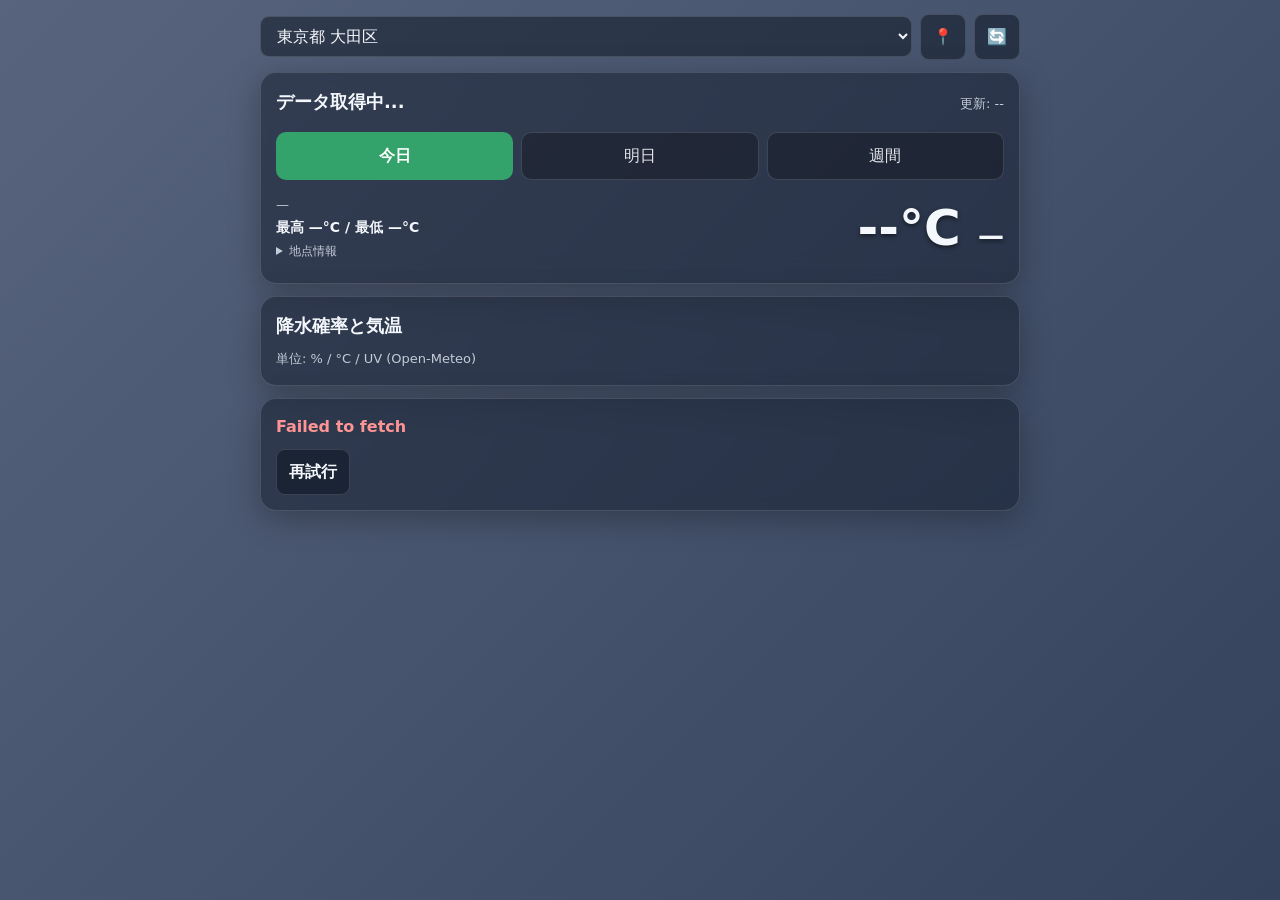
==== index.html @ 05016f3e "Add files via upload" ====
<!doctype html>
<html lang="ja">
<head>
  <meta charset="utf-8" />
  <meta name="viewport" content="width=device-width, initial-scale=1" />
  <meta name="theme-color" content="#243b55" />
  <title>Today Tomorrow Weather</title>
  <link rel="stylesheet" href="styles.css" />
</head>
<body class="weather-cloudy is-day">
  <main class="app-shell" aria-live="polite">
    <div class="controls" aria-label="地域と更新操作">
      <label class="sr-only" for="locationSelect">地域を選択</label>
      <select id="locationSelect" aria-label="地域を選択">
        <option value="35.561,139.716" data-name="東京都 大田区" selected>東京都 大田区</option>
        <option value="35.6619,139.7024" data-name="東京都 渋谷区">東京都 渋谷区</option>
        <option value="35.4437,139.6380" data-name="神奈川県 横浜市">神奈川県 横浜市</option>
        <option value="36.5551,139.8826" data-name="栃木県 宇都宮市">栃木県 宇都宮市</option>
      </select>
      <button id="btnGps" class="icon-btn" type="button" aria-label="現在地を取得" title="現在地を取得">📍</button>
      <button id="btnRefresh" class="icon-btn" type="button" aria-label="天気を更新" title="更新">🔄</button>
    </div>

    <section class="card" id="mainCard" aria-labelledby="title">
      <div class="topline">
        <h1 id="title">今日の天気</h1>
        <div class="meta" id="updated">更新: --</div>
      </div>

      <div class="tabs" role="tablist" aria-label="予報期間">
        <button id="tabToday" class="tab active" type="button" role="tab" aria-selected="true" aria-controls="forecastPanel" data-index="0">今日</button>
        <button id="tabTomorrow" class="tab" type="button" role="tab" aria-selected="false" aria-controls="forecastPanel" data-index="1">明日</button>
        <button id="tabWeekly" class="tab" type="button" role="tab" aria-selected="false" aria-controls="forecastPanel" data-index="2">週間</button>
      </div>

      <div id="forecastPanel" role="tabpanel" tabindex="0">
        <div class="now" id="nowBlock">
          <div>
            <div id="desc" class="meta">—</div>
            <div id="hiLo" class="hiLo">最高 —°C / 最低 —°C</div>
            <details class="location-details">
              <summary>地点情報</summary>
              <div class="meta" id="coordsDisplay">--</div>
            </details>
          </div>
          <div class="big"><span id="temp">--</span>°C <span class="w" id="icon" aria-hidden="true">—</span></div>
        </div>

        <div id="hiLoOnly" class="hiLo hide forecast-highlight">最高 —°C / 最低 —°C</div>
      </div>
    </section>

    <section class="card" id="listCard" aria-labelledby="listTitle">
      <h2 id="listTitle">降水確率と気温</h2>
      <div id="graphContainer" class="graph-container hide" aria-label="気温推移グラフ"></div>
      <div id="list"></div>
      <div class="meta footer" id="listFooter">単位: % / °C / UV (Open-Meteo)</div>
    </section>

    <section class="card error-card hide" id="err" role="alert">
      <div id="errText"></div>
      <button id="btnRetry" type="button" class="retry-btn">再試行</button>
    </section>
  </main>

  <script src="weather-api.js"></script>
  <script src="weather-ui.js"></script>
  <script src="app.js"></script>
</body>
</html>
---- styles.css ----
:root {
  color-scheme: dark;
  --fg: #f4f7fb;
  --mut: #c4ccd7;
  --glass-bg: rgba(16, 24, 40, 0.48);
  --glass-bd: rgba(255, 255, 255, 0.14);
  --acc: #33a36b;
  --focus: #fff4a8;
  --danger: #ff9494;
  --sunny: linear-gradient(135deg, #1479a5 0%, #68cde4 100%);
  --cloudy: linear-gradient(135deg, #58647d 0%, #34425c 100%);
  --rainy: linear-gradient(135deg, #162233 0%, #263c57 100%);
  --snowy: linear-gradient(135deg, #69889b 0%, #d4e9f2 100%);
  --stormy: linear-gradient(135deg, #241f38 0%, #403b60 100%);
  --night: linear-gradient(135deg, #071426 0%, #172947 55%, #26375a 100%);
}

* { box-sizing: border-box; }
html { min-height: 100%; }
body {
  min-height: 100vh;
  font-family: system-ui, "Noto Sans JP", sans-serif;
  color: var(--fg);
  margin: 0;
  padding: 14px;
  line-height: 1.6;
  background: var(--cloudy);
  background-attachment: fixed;
  transition: background 700ms ease;
}
body.weather-sunny { background: var(--sunny); }
body.weather-cloudy { background: var(--cloudy); }
body.weather-rainy { background: var(--rainy); }
body.weather-snowy { background: var(--snowy); }
body.weather-stormy { background: var(--stormy); }
body.is-night { background: var(--night); }

.app-shell { max-width: 760px; margin: 0 auto; }
.card {
  background: var(--glass-bg);
  backdrop-filter: blur(12px);
  -webkit-backdrop-filter: blur(12px);
  border: 1px solid var(--glass-bd);
  border-radius: 16px;
  padding: 15px;
  box-shadow: 0 8px 32px rgba(0, 0, 0, 0.28);
  margin-bottom: 12px;
}

h1, h2 { margin: 0 0 6px; font-size: 18px; }
.controls { display: flex; gap: 8px; margin-bottom: 12px; align-items: center; }
select, button { font: inherit; }
select, .icon-btn, .retry-btn {
  background: rgba(8, 16, 28, 0.48);
  color: var(--fg);
  border: 1px solid var(--glass-bd);
  padding: 9px 12px;
  border-radius: 9px;
  outline: none;
}
select { flex: 1; min-width: 0; cursor: pointer; }
.icon-btn, .retry-btn { cursor: pointer; transition: transform 120ms ease, background 120ms ease; }
.icon-btn:hover, .retry-btn:hover { background: rgba(255,255,255,0.18); }
.icon-btn:active, .retry-btn:active { transform: translateY(1px); }
button:focus-visible, select:focus-visible, summary:focus-visible, [role="tabpanel"]:focus-visible {
  outline: 3px solid var(--focus);
  outline-offset: 2px;
}

.tabs { display: flex; gap: 8px; margin: 10px 0 8px; }
.tab {
  flex: 1;
  text-align: center;
  padding: 10px;
  border-radius: 10px;
  border: 1px solid var(--glass-bd);
  background: rgba(0,0,0,0.28);
  color: #e4e7ec;
  cursor: pointer;
  transition: all 160ms ease;
}
.tab.active { background: var(--acc); color: white; border-color: transparent; font-weight: 700; }
.now { display: flex; justify-content: space-between; align-items: center; gap: 12px; }
.big { font-size: clamp(38px, 10vw, 50px); font-weight: 750; text-shadow: 0 2px 4px rgba(0,0,0,0.5); white-space: nowrap; }
.meta { font-size: 13px; color: var(--mut); }
.topline { display: flex; justify-content: space-between; gap: 10px; align-items: baseline; }
.hiLo { font-size: 14px; font-weight: 700; }
.forecast-highlight { margin-top: 8px; font-size: 16px; }
.location-details { margin-top: 4px; }
.location-details summary { color: var(--mut); font-size: 12px; cursor: pointer; width: fit-content; }
.hide { display: none !important; }

.row {
  display: grid;
  grid-template-columns: 56px 30px 54px 72px minmax(70px, 1fr) 44px;
  gap: 8px;
  align-items: center;
  padding: 9px 0;
  border-bottom: 1px solid var(--glass-bd);
  opacity: 0;
  animation: fadeIn 280ms ease forwards;
}
.row.weekly-row { grid-template-columns: 88px minmax(100px, 1fr) 52px 52px 60px; }
.row:last-child { border-bottom: none; }
.col-time { font-variant-numeric: tabular-nums; color: #e0e5ea; font-size: 14px; }
.col-icon { text-align: center; font-size: 18px; }
.col-temp { text-align: right; font-weight: 700; font-variant-numeric: tabular-nums; text-shadow: 0 1px 2px rgba(0,0,0,0.5); }
.col-uv { text-align: center; font-size: 11px; background: rgba(0,0,0,0.28); border-radius: 5px; padding: 2px 4px; }
.uv-low { color: #b9f6ca; }
.uv-moderate { color: #ffe082; }
.uv-high { color: #ffcc80; }
.uv-very-high, .uv-extreme { color: #ff9eb5; }
.barwrap { background: rgba(0,0,0,0.38); border: 1px solid rgba(255,255,255,0.05); border-radius: 10px; height: 16px; overflow: hidden; box-shadow: inset 0 1px 3px rgba(0,0,0,0.5); }
.bar { height: 100%; transition: width 0.5s ease; }
.pop-low { background: linear-gradient(90deg, #9edff2, #6abedb); }
.pop-mid { background: linear-gradient(90deg, #68b7f0, #397fd4); }
.pop-high { background: linear-gradient(90deg, #8f7be8, #6d55c7); }
.pop-very-high { background: linear-gradient(90deg, #c56ad8, #a23bbd); }
.col-pct { text-align: right; font-variant-numeric: tabular-nums; font-size: 14px; }
.weekly-weather { text-align: left; min-width: 0; }
.weekly-desc { font-size: 12px; color: var(--mut); }
.weekly-pop { text-align: right; font-weight: 700; }
.w { font-size: 26px; }
.footer { margin-top: 8px; }

.graph-container { margin: 16px 0; padding: 4px 2px 16px; border-bottom: 1px solid var(--glass-bd); overflow-x: auto; }
svg.weather-graph { width: 100%; min-width: 320px; height: 150px; overflow: visible; }
.graph-label { font-size: 10px; fill: var(--fg); text-anchor: middle; }
.graph-axis { stroke: rgba(255,255,255,0.18); stroke-width: 1; }
.graph-line-max { stroke: #ff9f9a; }
.graph-line-min { stroke: #8fc9ff; }
.graph-line-hourly { stroke: #ffe58f; }
.graph-dot-max { fill: #ff9f9a; }
.graph-dot-min { fill: #8fc9ff; }
.graph-dot-hourly { fill: #ffe58f; }

.loading { opacity: 0.55; pointer-events: none; }
.error-card { color: var(--danger); font-weight: 700; }
.retry-btn { margin-top: 10px; color: var(--fg); }
.empty-state { color: var(--mut); padding: 16px 0; text-align: center; }
.sr-only { position: absolute; width: 1px; height: 1px; padding: 0; margin: -1px; overflow: hidden; clip: rect(0,0,0,0); white-space: nowrap; border: 0; }

@keyframes fadeIn {
  from { opacity: 0; transform: translateY(6px); }
  to { opacity: 1; transform: translateY(0); }
}

@media (max-width: 560px) {
  body { padding: 10px; }
  .row { grid-template-columns: 48px 28px 44px 64px minmax(46px, 1fr) 38px; gap: 5px; }
  .row.weekly-row { grid-template-columns: 76px minmax(88px, 1fr) 44px 44px 52px; }
  .col-uv { font-size: 10px; }
  .weekly-desc { display: block; }
  .topline { align-items: flex-start; }
  #updated { text-align: right; }
}

@media (prefers-reduced-motion: reduce) {
  *, *::before, *::after { animation-duration: 0.001ms !important; transition-duration: 0.001ms !important; }
}
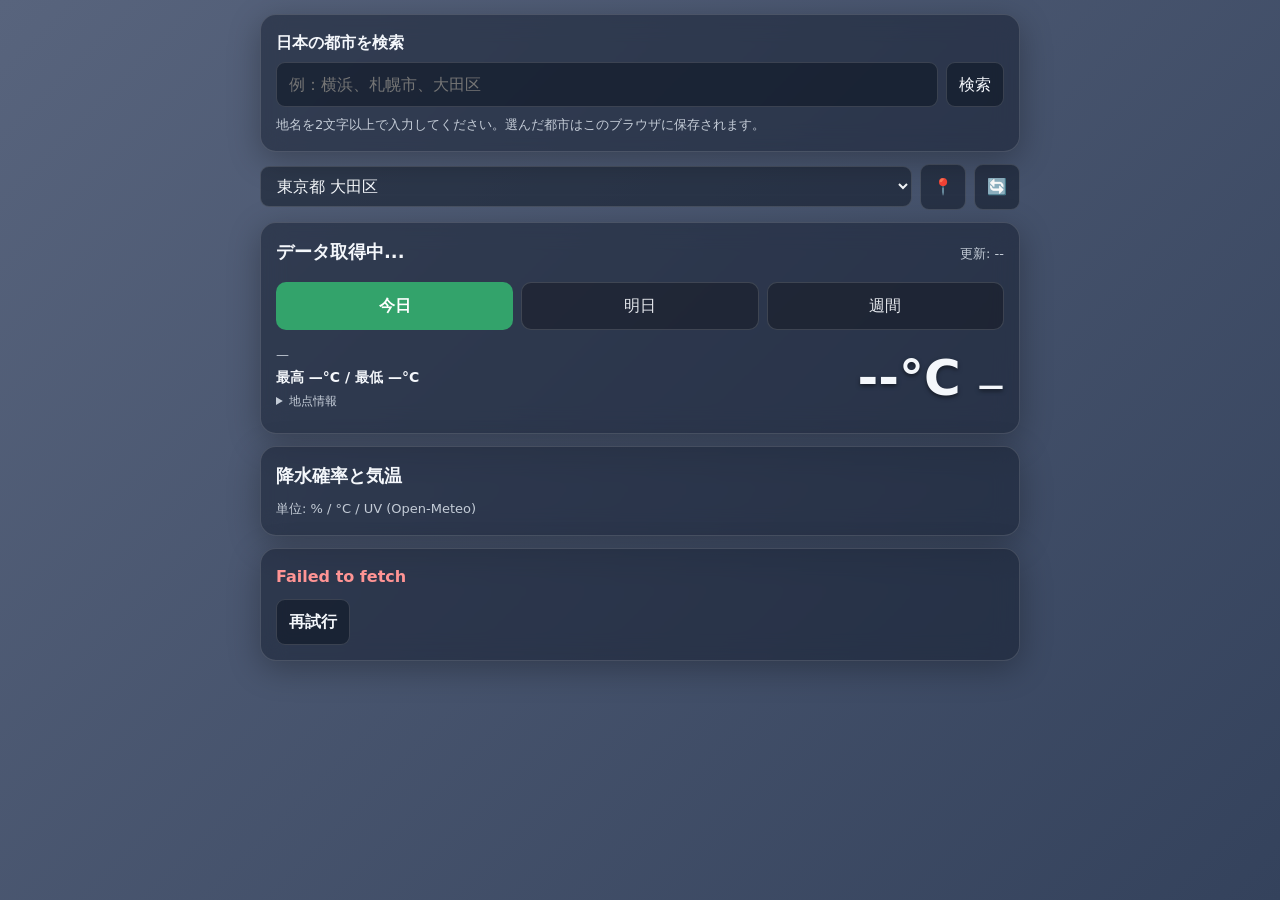
==== commit 2ea32147: "Add Japanese city search and persist selected cities" ====
--- a/index.html
+++ b/index.html
@@ -5,10 +5,26 @@
   <meta name="viewport" content="width=device-width, initial-scale=1" />
   <meta name="theme-color" content="#243b55" />
   <title>Today Tomorrow Weather</title>
+  <link rel="icon" type="image/png" sizes="32x32" href="favicon.png" />
+  <link rel="apple-touch-icon" sizes="180x180" href="icons/apple-touch-icon.png" />
+  <link rel="manifest" href="manifest.json" />
   <link rel="stylesheet" href="styles.css" />
 </head>
 <body class="weather-cloudy is-day">
   <main class="app-shell" aria-live="polite">
+    <section class="card city-search" aria-label="都市の検索">
+      <form id="citySearchForm" role="search">
+        <label for="cityQuery">日本の都市を検索</label>
+        <div class="search-fields">
+          <input id="cityQuery" type="search" placeholder="例：横浜、札幌市、大田区" minlength="2" maxlength="100" required aria-describedby="searchHint" />
+          <button class="search-btn" type="submit">検索</button>
+        </div>
+      </form>
+      <p class="meta" id="searchHint">地名を2文字以上で入力してください。選んだ都市はこのブラウザに保存されます。</p>
+      <p class="meta" id="searchStatus" role="status"></p>
+      <ul id="cityResults" class="city-results" aria-label="都市の検索結果"></ul>
+      <p class="meta" id="storageStatus" role="status"></p>
+    </section>
     <div class="controls" aria-label="地域と更新操作">
       <label class="sr-only" for="locationSelect">地域を選択</label>
       <select id="locationSelect" aria-label="地域を選択">
--- a/styles.css
+++ b/styles.css
@@ -158,3 +158,20 @@
 @media (prefers-reduced-motion: reduce) {
   *, *::before, *::after { animation-duration: 0.001ms !important; transition-duration: 0.001ms !important; }
 }
+
+/* 都市検索 */
+.city-search label { display: block; margin-bottom: 6px; font-weight: 700; }
+.search-fields { display: flex; gap: 8px; }
+.search-fields input { flex: 1; min-width: 0; }
+.search-fields input, .search-btn, .city-results button {
+  font: inherit; color: var(--fg); background: rgba(8,16,28,0.48);
+  border: 1px solid var(--glass-bd); border-radius: 9px; padding: 9px 12px;
+}
+.search-btn, .city-results button { cursor: pointer; }
+.search-btn:hover, .city-results button:hover { background: rgba(255,255,255,0.18); }
+input:focus-visible { outline: 3px solid var(--focus); outline-offset: 2px; }
+.city-search p { margin: 8px 0 0; }
+.city-search p:empty { display: none; }
+.city-results { list-style: none; padding: 0; margin: 8px 0 0; max-height: 240px; overflow-y: auto; }
+.city-results:empty { display: none; }
+.city-results button { width: 100%; text-align: left; margin-bottom: 4px; }
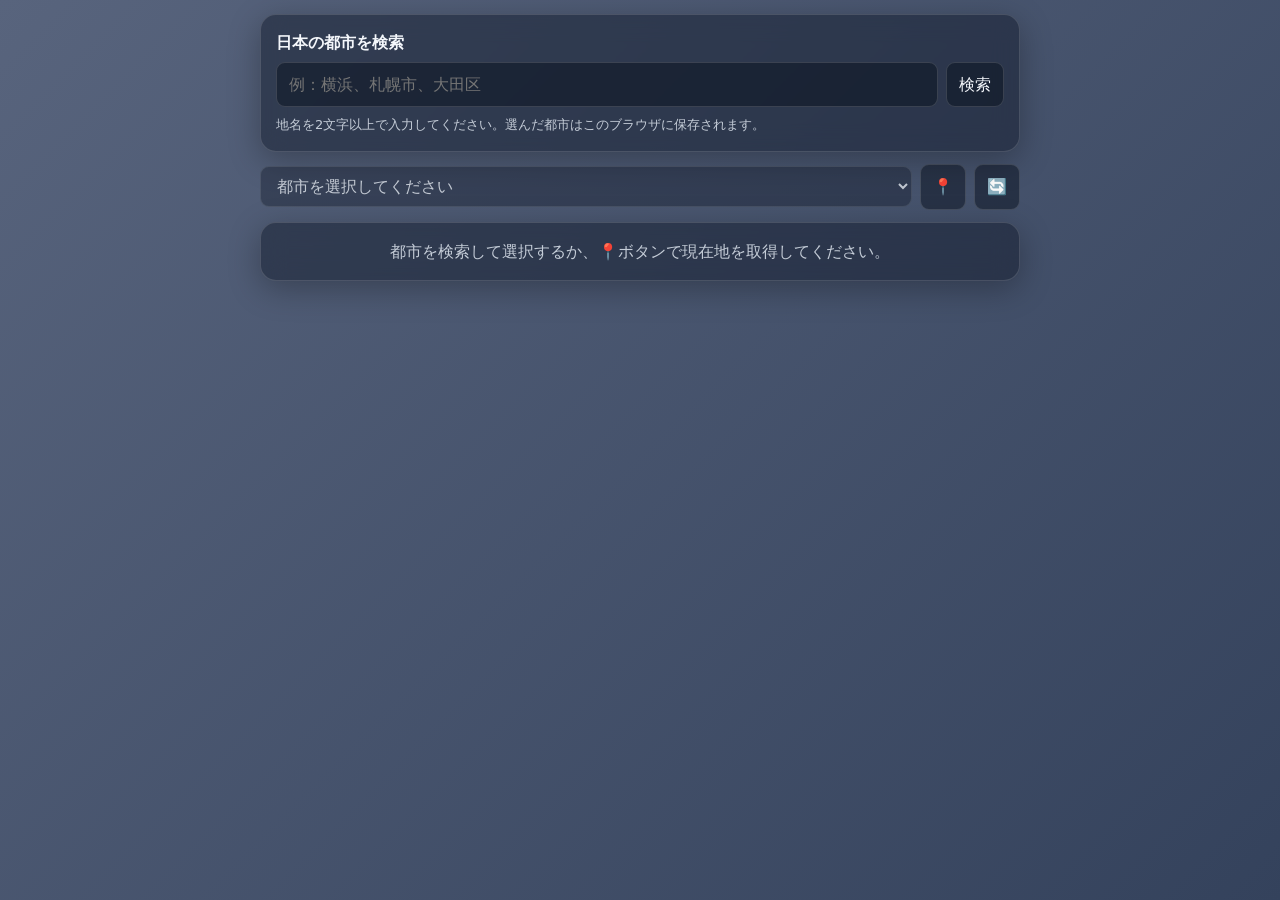
==== commit 4d80e2ce: "Remove default cities and start with location selection" ====
--- a/index.html
+++ b/index.html
@@ -27,17 +27,17 @@
     </section>
     <div class="controls" aria-label="地域と更新操作">
       <label class="sr-only" for="locationSelect">地域を選択</label>
-      <select id="locationSelect" aria-label="地域を選択">
-        <option value="35.561,139.716" data-name="東京都 大田区" selected>東京都 大田区</option>
-        <option value="35.6619,139.7024" data-name="東京都 渋谷区">東京都 渋谷区</option>
-        <option value="35.4437,139.6380" data-name="神奈川県 横浜市">神奈川県 横浜市</option>
-        <option value="36.5551,139.8826" data-name="栃木県 宇都宮市">栃木県 宇都宮市</option>
+      <select id="locationSelect" aria-label="地域を選択" disabled>
+        <option value="" disabled selected>都市を選択してください</option>
       </select>
       <button id="btnGps" class="icon-btn" type="button" aria-label="現在地を取得" title="現在地を取得">📍</button>
-      <button id="btnRefresh" class="icon-btn" type="button" aria-label="天気を更新" title="更新">🔄</button>
+      <button id="btnRefresh" disabled class="icon-btn" type="button" aria-label="天気を更新" title="更新">🔄</button>
     </div>
 
-    <section class="card" id="mainCard" aria-labelledby="title">
+    <section class="card empty-state" id="emptyState">
+      都市を検索して選択するか、📍ボタンで現在地を取得してください。
+    </section>
+    <section class="card hide" id="mainCard" aria-labelledby="title">
       <div class="topline">
         <h1 id="title">今日の天気</h1>
         <div class="meta" id="updated">更新: --</div>
@@ -66,7 +66,7 @@
       </div>
     </section>
 
-    <section class="card" id="listCard" aria-labelledby="listTitle">
+    <section class="card hide" id="listCard" aria-labelledby="listTitle">
       <h2 id="listTitle">降水確率と気温</h2>
       <div id="graphContainer" class="graph-container hide" aria-label="気温推移グラフ"></div>
       <div id="list"></div>
